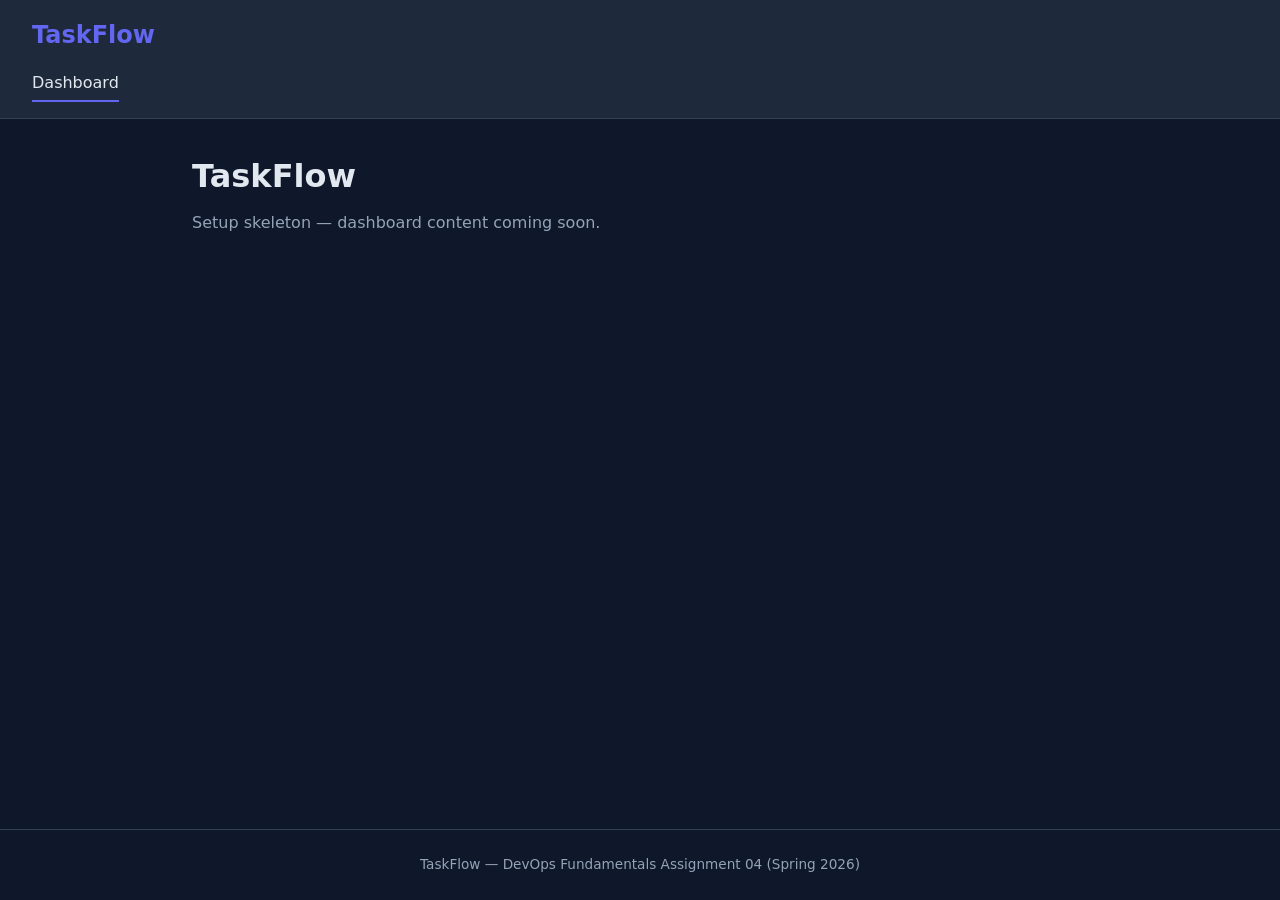
==== index.html @ 1213eb33 "chore: initial repository setup (TaskFlow CI/CD) Team Lead setup: shared style.css, nginx Dockerfile" ====
<!DOCTYPE html>
<html lang="en">
<head>
  <meta charset="UTF-8" />
  <meta name="viewport" content="width=device-width, initial-scale=1.0" />
  <title>TaskFlow — Home / Dashboard</title>
  <link rel="stylesheet" href="style.css" />
</head>
<body>
  <header>
    <a class="brand" href="index.html">TaskFlow</a>
    <nav>
      <a href="index.html" class="active">Dashboard</a>
    </nav>
  </header>

  <main>
    <h1>TaskFlow</h1>
    <!-- Skeleton Home / Dashboard page committed by the Team Lead during setup.
         The full Home / Dashboard (summary counts, welcome message, and navigation
         links to all pages) is built in the feature/AfnanRaees/index pull request. -->
    <p>Setup skeleton — dashboard content coming soon.</p>
  </main>

  <footer>TaskFlow &mdash; DevOps Fundamentals Assignment 04 (Spring 2026)</footer>
</body>
</html>
---- style.css ----
/* TaskFlow - shared stylesheet (consistent look across all pages) */

:root {
  --bg: #0f172a;
  --surface: #1e293b;
  --surface-2: #273449;
  --border: #334155;
  --text: #e2e8f0;
  --muted: #94a3b8;
  --primary: #6366f1;
  --primary-hover: #4f46e5;
  --success: #22c55e;
  --warning: #f59e0b;
  --danger: #ef4444;
}

* { box-sizing: border-box; margin: 0; padding: 0; }

body {
  font-family: "Segoe UI", system-ui, -apple-system, sans-serif;
  background: var(--bg);
  color: var(--text);
  line-height: 1.6;
  min-height: 100vh;
  display: flex;
  flex-direction: column;
}

/* Header & navigation */
header {
  background: var(--surface);
  border-bottom: 1px solid var(--border);
  padding: 1rem 2rem;
}

.brand {
  font-size: 1.5rem;
  font-weight: 700;
  color: var(--primary);
  text-decoration: none;
}

nav {
  margin-top: 0.75rem;
  display: flex;
  gap: 1.25rem;
  flex-wrap: wrap;
}

nav a {
  color: var(--muted);
  text-decoration: none;
  font-weight: 500;
  padding: 0.25rem 0;
  border-bottom: 2px solid transparent;
  transition: color 0.15s, border-color 0.15s;
}

nav a:hover,
nav a.active {
  color: var(--text);
  border-bottom-color: var(--primary);
}

/* Layout */
main {
  flex: 1;
  width: 100%;
  max-width: 960px;
  margin: 0 auto;
  padding: 2rem;
}

h1 { margin-bottom: 0.5rem; }
h2 { margin: 1.5rem 0 0.75rem; }
p { color: var(--muted); margin-bottom: 0.75rem; }

/* Summary cards (dashboard) */
.cards {
  display: grid;
  grid-template-columns: repeat(auto-fit, minmax(180px, 1fr));
  gap: 1rem;
  margin: 1.5rem 0;
}

.card {
  background: var(--surface);
  border: 1px solid var(--border);
  border-radius: 12px;
  padding: 1.5rem;
  text-align: center;
}

.card .count { font-size: 2.5rem; font-weight: 700; color: var(--primary); }
.card .label { color: var(--muted); text-transform: uppercase; font-size: 0.8rem; letter-spacing: 0.05em; }

/* Forms */
form { background: var(--surface); border: 1px solid var(--border); border-radius: 12px; padding: 1.5rem; max-width: 520px; }
label { display: block; margin: 0.9rem 0 0.35rem; font-weight: 500; color: var(--text); }
input, textarea, select {
  width: 100%;
  padding: 0.6rem 0.75rem;
  background: var(--surface-2);
  border: 1px solid var(--border);
  border-radius: 8px;
  color: var(--text);
  font-size: 1rem;
}
textarea { resize: vertical; min-height: 90px; }

/* Buttons */
.btn {
  display: inline-block;
  background: var(--primary);
  color: #fff;
  border: none;
  border-radius: 8px;
  padding: 0.6rem 1.2rem;
  font-size: 1rem;
  font-weight: 600;
  cursor: pointer;
  text-decoration: none;
  margin-top: 1rem;
  transition: background 0.15s;
}
.btn:hover { background: var(--primary-hover); }
.btn.secondary { background: var(--surface-2); border: 1px solid var(--border); }
.btn.danger { background: var(--danger); }

/* Tables */
table { width: 100%; border-collapse: collapse; background: var(--surface); border-radius: 12px; overflow: hidden; }
th, td { padding: 0.75rem 1rem; text-align: left; border-bottom: 1px solid var(--border); }
th { background: var(--surface-2); font-size: 0.85rem; text-transform: uppercase; letter-spacing: 0.04em; color: var(--muted); }
tr:last-child td { border-bottom: none; }

/* Filter buttons */
.filters { display: flex; gap: 0.5rem; margin-bottom: 1rem; }

/* Status / priority badges */
.badge { display: inline-block; padding: 0.2rem 0.6rem; border-radius: 999px; font-size: 0.8rem; font-weight: 600; }
.badge.high { background: rgba(239,68,68,0.2); color: #fca5a5; }
.badge.medium { background: rgba(245,158,11,0.2); color: #fcd34d; }
.badge.low { background: rgba(34,197,94,0.2); color: #86efac; }
.badge.pending { background: rgba(245,158,11,0.2); color: #fcd34d; }
.badge.completed { background: rgba(34,197,94,0.2); color: #86efac; }

/* Detail view */
.detail { background: var(--surface); border: 1px solid var(--border); border-radius: 12px; padding: 1.5rem; }
.detail dt { color: var(--muted); font-size: 0.85rem; text-transform: uppercase; margin-top: 1rem; }
.detail dd { font-size: 1.1rem; }
.actions { margin-top: 1.5rem; display: flex; gap: 0.75rem; }

footer {
  text-align: center;
  padding: 1.5rem;
  color: var(--muted);
  font-size: 0.85rem;
  border-top: 1px solid var(--border);
}
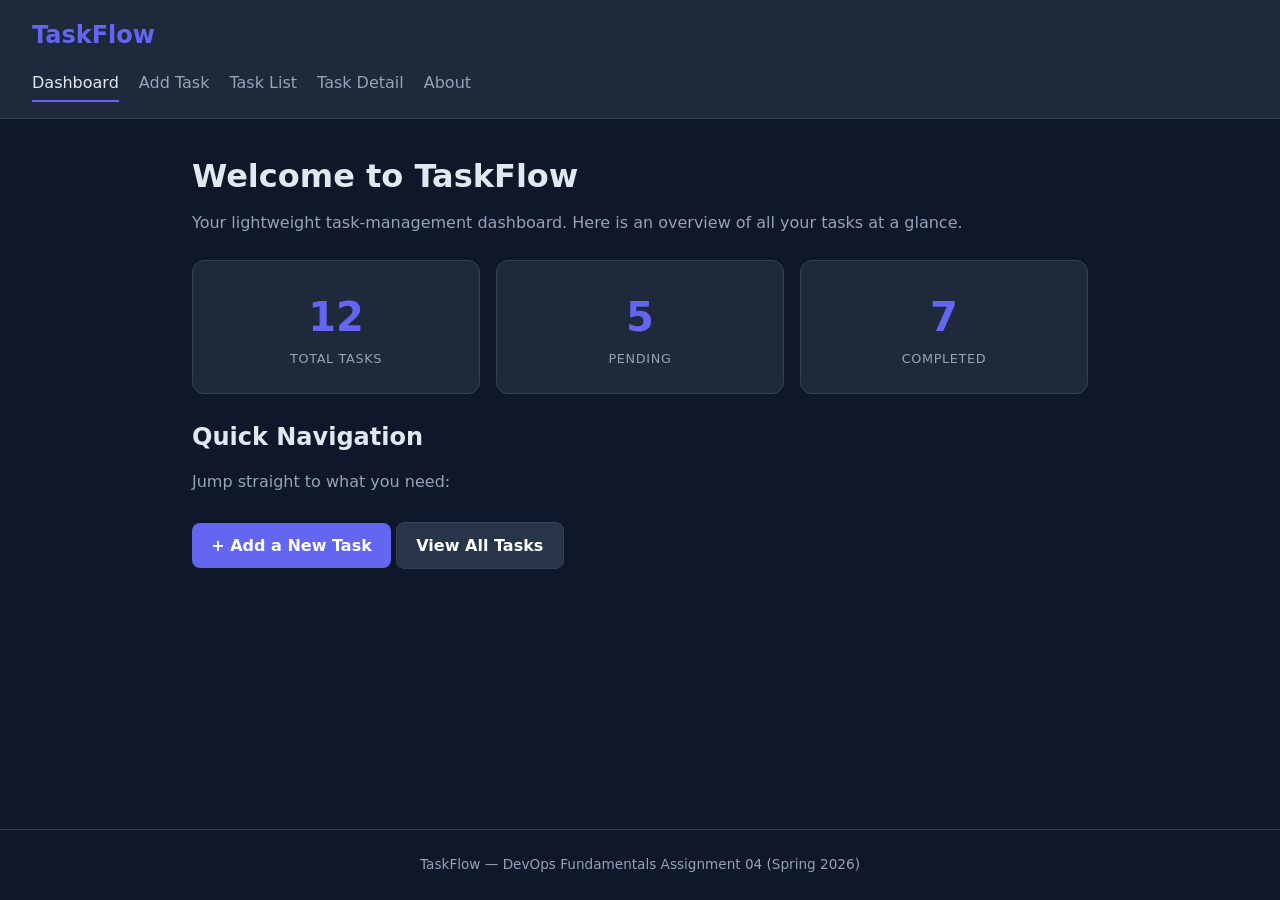
==== commit 38e38c7e: "feat: build Home/Dashboard page (index.html) Implements the full Home/Dashboard: summary count cards" ====
--- a/index.html
+++ b/index.html
@@ -11,15 +11,36 @@
     <a class="brand" href="index.html">TaskFlow</a>
     <nav>
       <a href="index.html" class="active">Dashboard</a>
+      <a href="add-task.html">Add Task</a>
+      <a href="task-list.html">Task List</a>
+      <a href="task-detail.html">Task Detail</a>
+      <a href="about.html">About</a>
     </nav>
   </header>
 
   <main>
-    <h1>TaskFlow</h1>
-    <!-- Skeleton Home / Dashboard page committed by the Team Lead during setup.
-         The full Home / Dashboard (summary counts, welcome message, and navigation
-         links to all pages) is built in the feature/AfnanRaees/index pull request. -->
-    <p>Setup skeleton — dashboard content coming soon.</p>
+    <h1>Welcome to TaskFlow</h1>
+    <p>Your lightweight task-management dashboard. Here is an overview of all your tasks at a glance.</p>
+
+    <section class="cards">
+      <div class="card">
+        <div class="count">12</div>
+        <div class="label">Total Tasks</div>
+      </div>
+      <div class="card">
+        <div class="count">5</div>
+        <div class="label">Pending</div>
+      </div>
+      <div class="card">
+        <div class="count">7</div>
+        <div class="label">Completed</div>
+      </div>
+    </section>
+
+    <h2>Quick Navigation</h2>
+    <p>Jump straight to what you need:</p>
+    <a class="btn" href="add-task.html">+ Add a New Task</a>
+    <a class="btn secondary" href="task-list.html">View All Tasks</a>
   </main>
 
   <footer>TaskFlow &mdash; DevOps Fundamentals Assignment 04 (Spring 2026)</footer>
